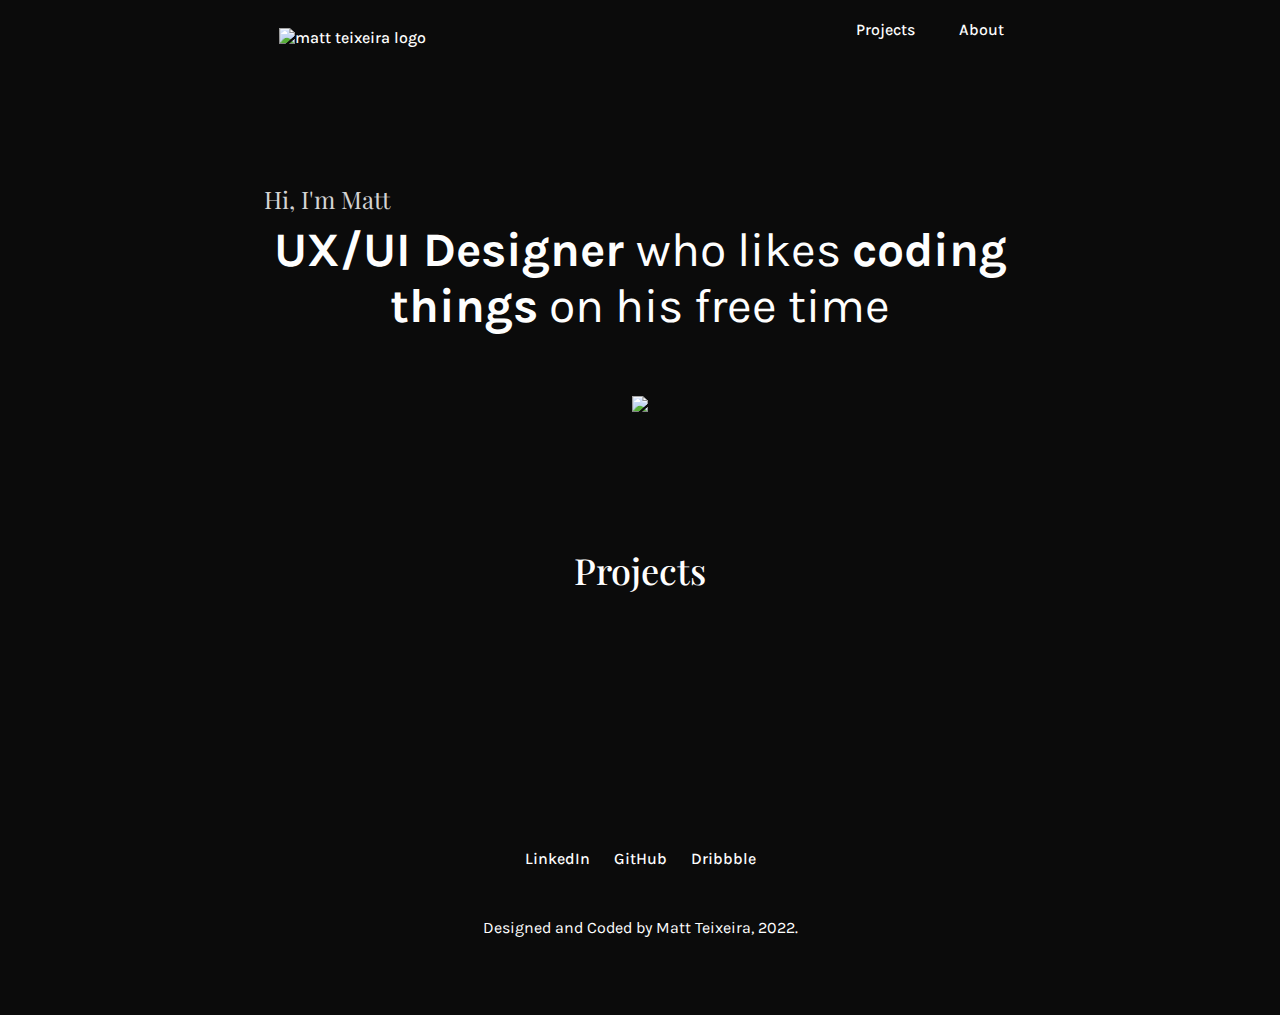
==== index.html @ a46f4762 "Add files via upload" ====
<!DOCTYPE html>
<html lang="en" dir="ltr">
  <head>
    <meta charset="utf-8">
    <title>Matt Teixeira | PROgrammer</title>
    <link rel="stylesheet" href="css/styles.css">
    <link rel="icon" href="favicon.png">
  </head>
  <body>

    <!-- Header Here -->

    <header>
      <a class="logo-image" href="index.html"/>
      <img class="logo" src="C:\Users\molii\OneDrive\Área de Trabalho\FS Dev Course\CSS-my-site\navbar\_1\logo-white.png" alt="matt teixeira logo" />
      <nav>
        <ul class="nav_links">
          <li><a href="index.html">Projects</a></li>
          <li><a href="about.html">About</a></li>
        </ul>
      </nav>
    </header>

    <!-- Hero -->

    <div class="hero-div">
        <h4>Hi, I'm Matt</h4>
        <h1><strong>UX/UI Designer </strong><span>who likes <strong>coding things</strong> on his free time</span></h1>
    </div>

    <div class="coverimage">
      <img src="C:\Users\molii\OneDrive\Área de Trabalho\FS Dev Course\CSS-my-site\images\Innovation-removebg-preview.png" />
    </div>

    <!-- Projects-->

    <div class="header2-div">
      <h2 class="header2">Projects</h2>
    </div>

    <!-- Footer -->
    <footer>
      <div class="footer">
        <a href="" target="_blank" class="footer-link">LinkedIn</a>
        <a href="" target="_blank" class="footer-link">GitHub</a>
        <a href="" target="_blank" class="footer-link">Dribbble</a>
        <p style="font-size:16px; text-align: center; margin:50px auto">
        Designed and Coded by Matt Teixeira, 2022.
        </p>
      </div>
    </footer>
  </body>
</html>
---- css/styles.css ----
@import url('https://fonts.googleapis.com/css2?family=Karla:ital,wght@0,200;0,300;0,400;0,500;0,600;0,700;1,200;1,300&family=Playfair+Display:ital,wght@0,400;0,500;0,600;0,700;0,800;0,900;1,400;1,500;1,600;1,700;1,800;1,900&display=swap');


body {
  background-color: #0B0B0B;
  margin: auto;
  box-sizing: border-box;
  text-align: center;
}

li, a {
  font-family: "Karla", sans-serif;
  font-weight:500;
  font-size: 16px;
  color: #fefefe;
  text-decoration: none;
}

.logo-image {
  height: 100%;
  width: 25%;

}
.nav_links {
  list-style: none;
}

.nav_links li {
  display: inline-block;
  padding: 0 20px;
}

.nav_links li a {
  transition: all 0.2s ease 0s;
}

.nav_links li a:hover {
  color: #ABABAB;
}

div {
  margin: auto;
  margin-bottom: 100px;
  padding: 100px 5% 2%;
}

.hero-div {
  margin: auto;
  max-width: 60%;
}

.hero-img {
  margin: auto;
  align-self: center;
}

header {
  display: flex;
  justify-content: space-between;
  align-items: center;
  padding: 20px 20%;
}

h1 {
  font-family: "Karla", serif;
  font-weight: 500;
  margin: auto;
  font-size: 48px;
  color: #fefefe;
}

h2 {
  text-align: center;
  font-size: 36px;
  font-family: "Playfair Display", serif;
  font-weight:500;
  color: #fefefe;
}

.h2table {
  text-align: left;
}

.h2about {
  text-align: left;
  padding-top: 0;
  margin-top: 0;
}


h3 {
  font-size: 24px;
  font-family: 'Playfair Display', serif;
  color: white;
  font-weight: 500;
  text-align: left
}
.tablediv {
  max-width: 80%;
}

.aboutme {
  padding-right: 15%;
  padding-top: 0;
}

td {
  vertical-align: top;
}

h4 {
  font-family: 'Playfair Display', serif;
  font-size: 24px;
  color: #d3d3d3;
  text-align: left;
  margin: 1%;
  font-weight: 300;
}

p {
    font-size: 125%;
    color: white;
    line-height: 130%;
    text-align: left;
    font-family: 'Karla', sans-serif;
}

.logo {
  width: 100%;
  height: 100%;
  cursor: pointer;
}

span {
  font-weight: 400;
}

.coverimage {
  margin-top: -5%;
  margin-bottom: -2%;
}

button {
  color: black;
  background-color: white;
  border-radius: 5px;
  padding: 15px 30px;
  font-family: 'Karla', sans-serif;
  font-size: 18px;
  font-weight: 600;
}

button:hover {
  cursor: pointer;
  color: black;
  background-color: #E1E1E1;
  border-radius: 5px;
  padding: 15px 30px;
  font-family: 'Karla', sans-serif;
  font-size: 18px;
  font-weight: 600;
}

.me {
  width: 100%;
  height: 100%;
  margin: auto;
  border-radius: 2%;
}
table {
  max-width: 75%;
  margin: auto;
}
.table-content td,tr {
  margin:auto;
  text-align: left;
  padding: 25px;
  line-height: 150%;
}

.aboutme {
margin: auto;
text-align: center;
padding: 0 0 0 5%;
}

.paragraph {
  line-height: 100%;
}

.info {
  margin-top: -5%;
  font-size: 14px;
  color: #e1e1e1;
}

ul {
  margin-top: 0;
  margin-left: -25px;
}

.footer {
  margin: auto;
}

.footer-link {
  margin: auto 10px;
}
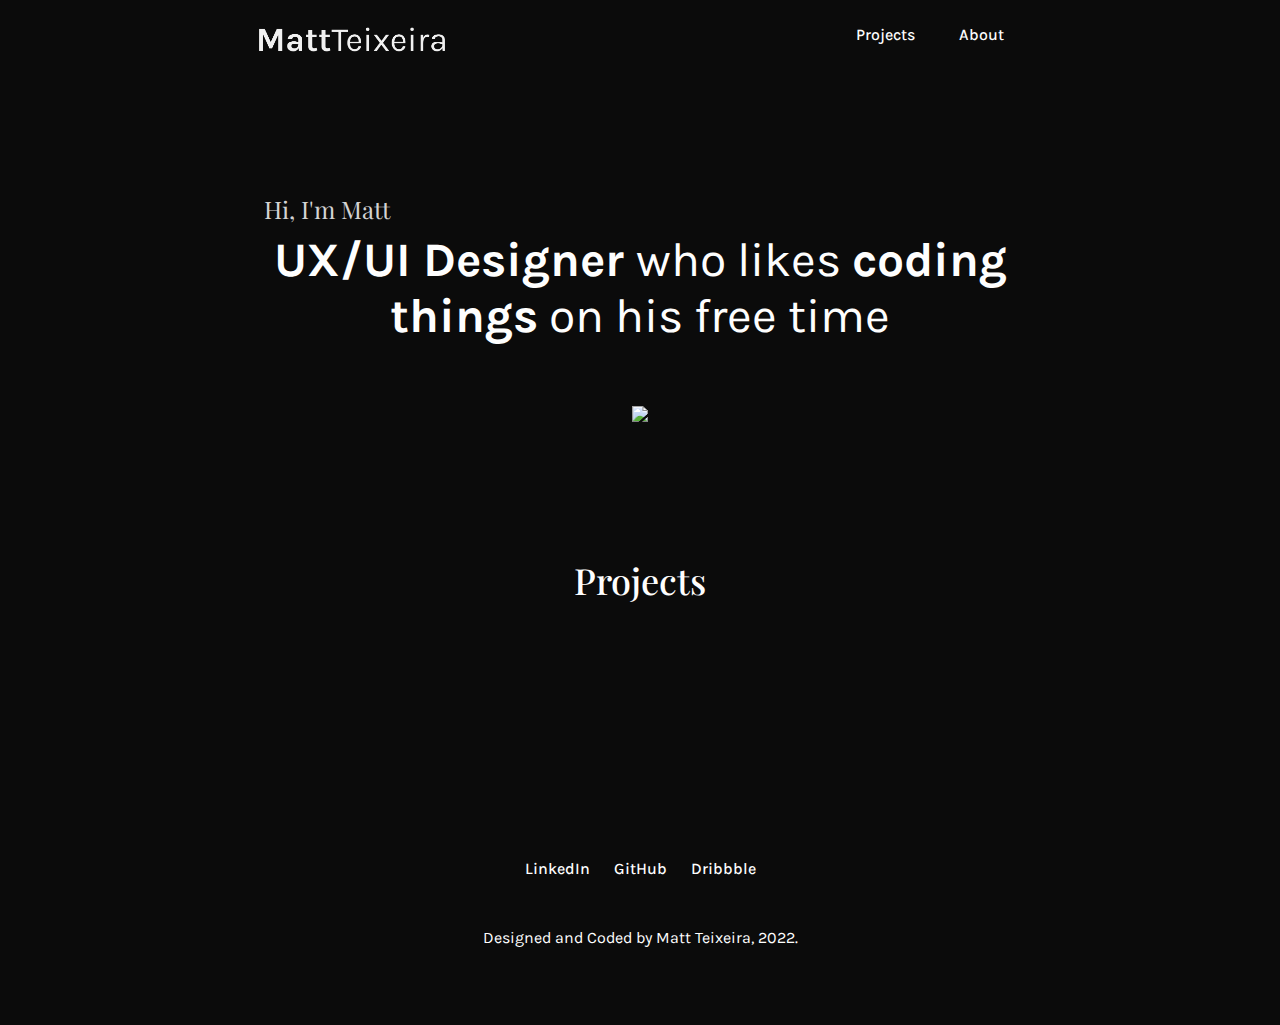
==== commit 43be6624: "Update index.html" ====
--- a/index.html
+++ b/index.html
@@ -12,7 +12,7 @@
 
     <header>
       <a class="logo-image" href="index.html"/>
-      <img class="logo" src="C:\Users\molii\OneDrive\Área de Trabalho\FS Dev Course\CSS-my-site\navbar\_1\logo-white.png" alt="matt teixeira logo" />
+      <img class="logo" src="navbar/_1/logo-white.png" alt="matt teixeira logo" />
       <nav>
         <ul class="nav_links">
           <li><a href="index.html">Projects</a></li>
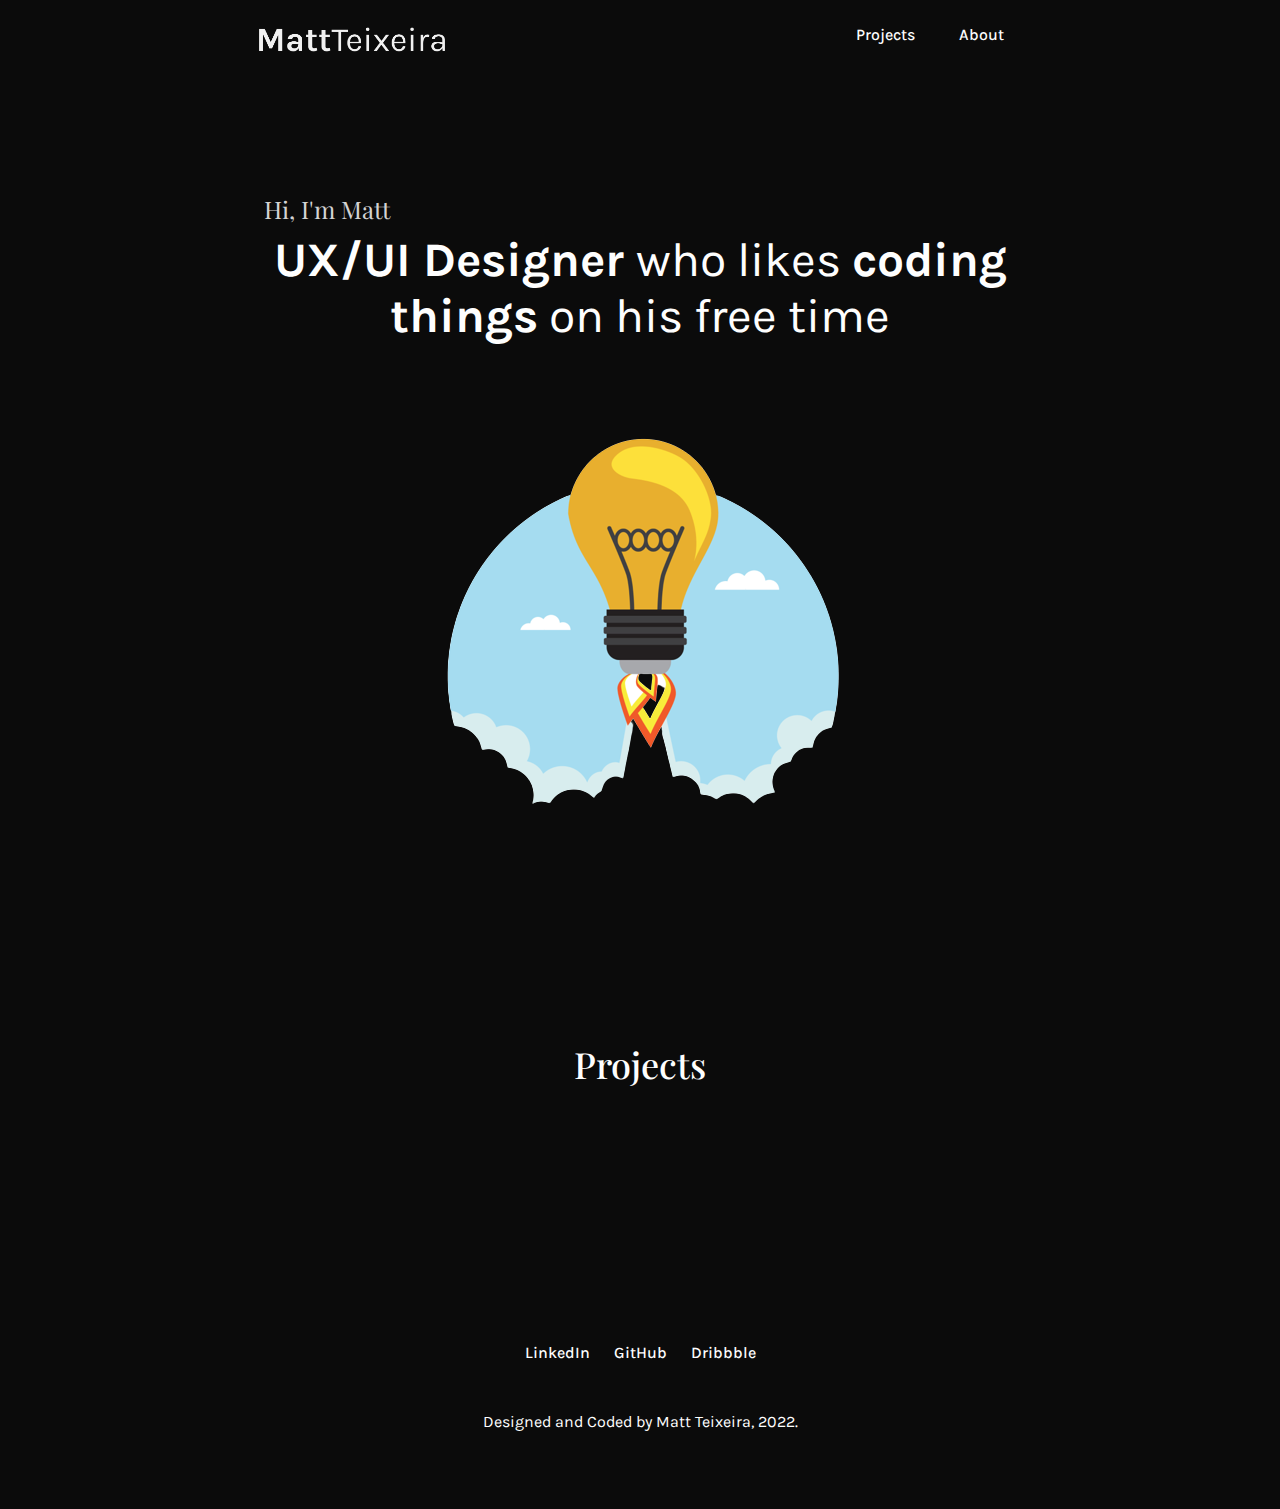
==== commit 52534723: "Update index.html" ====
--- a/index.html
+++ b/index.html
@@ -29,7 +29,7 @@
     </div>
 
     <div class="coverimage">
-      <img src="C:\Users\molii\OneDrive\Área de Trabalho\FS Dev Course\CSS-my-site\images\Innovation-removebg-preview.png" />
+      <img src="Photo-removebg-preview.png" />
     </div>
 
     <!-- Projects-->
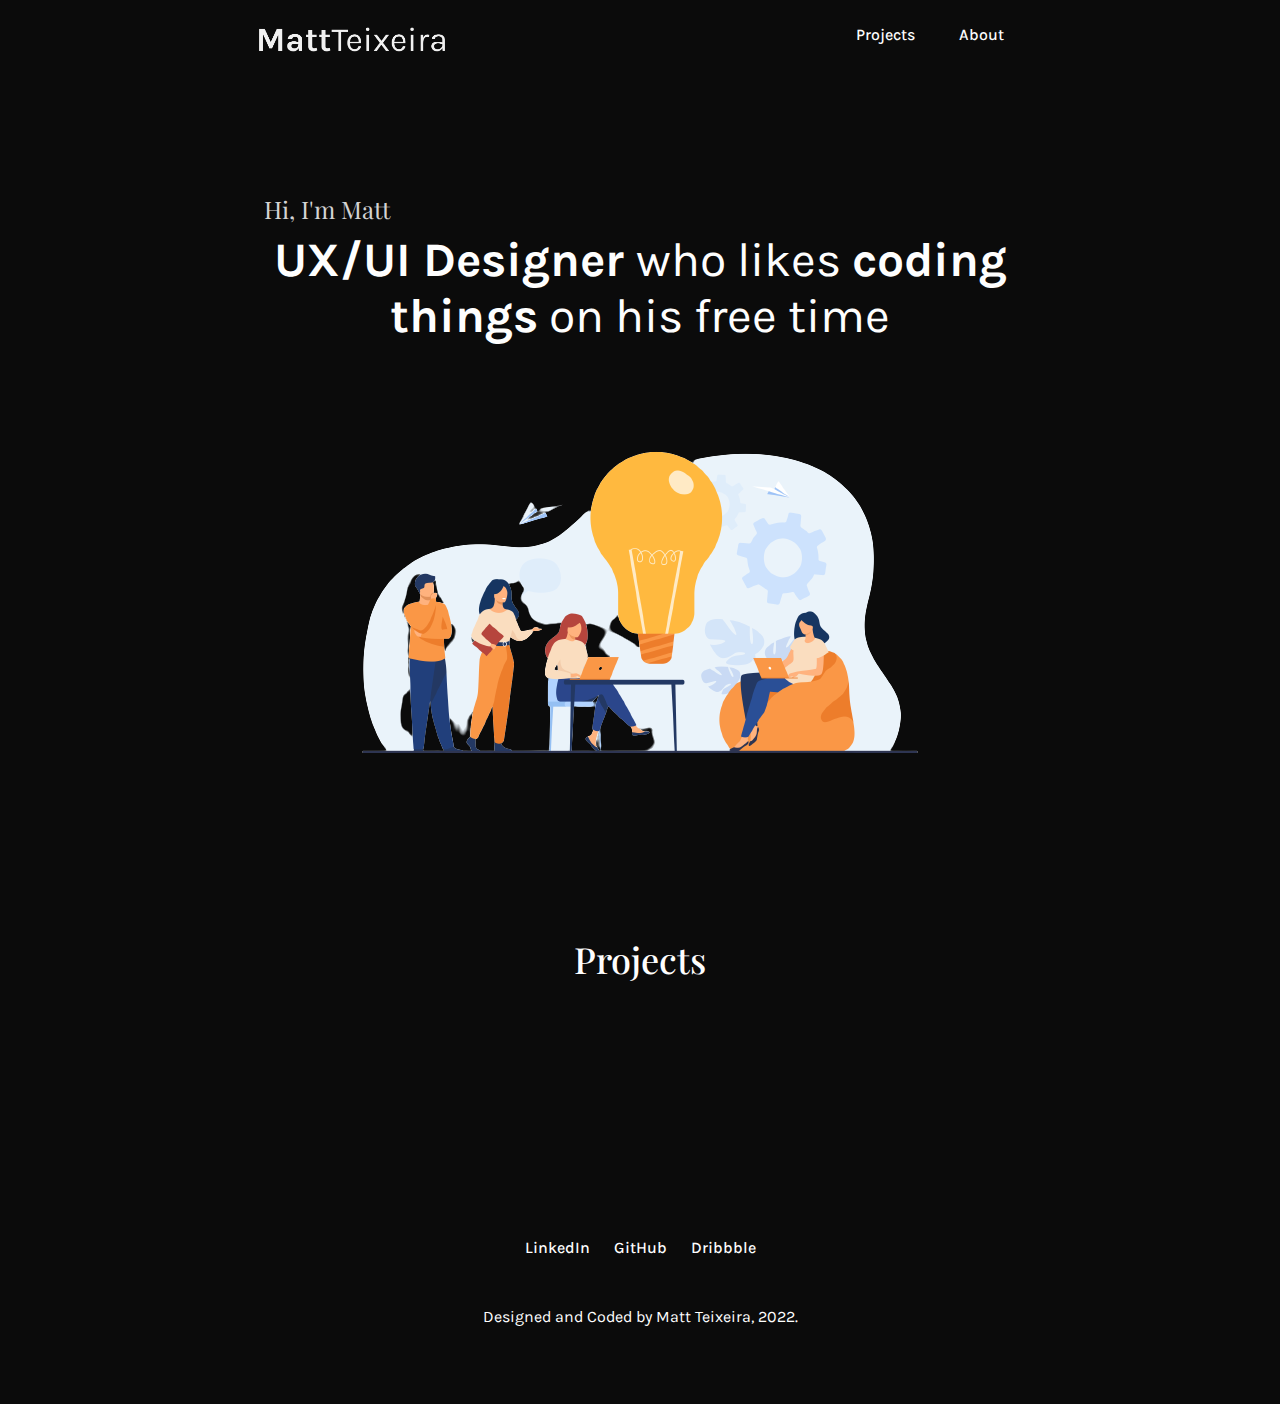
==== commit 0b3c65c8: "Update index.html" ====
--- a/index.html
+++ b/index.html
@@ -12,7 +12,7 @@
 
     <header>
       <a class="logo-image" href="index.html"/>
-      <img class="logo" src="navbar/_1/logo-white.png" alt="matt teixeira logo" />
+      <img class="logo" src="logo-white.png" alt="matt teixeira logo" />
       <nav>
         <ul class="nav_links">
           <li><a href="index.html">Projects</a></li>
@@ -29,7 +29,7 @@
     </div>
 
     <div class="coverimage">
-      <img src="Photo-removebg-preview.png" />
+      <img src="Innovation-removebg-preview.png" />
     </div>
 
     <!-- Projects-->
